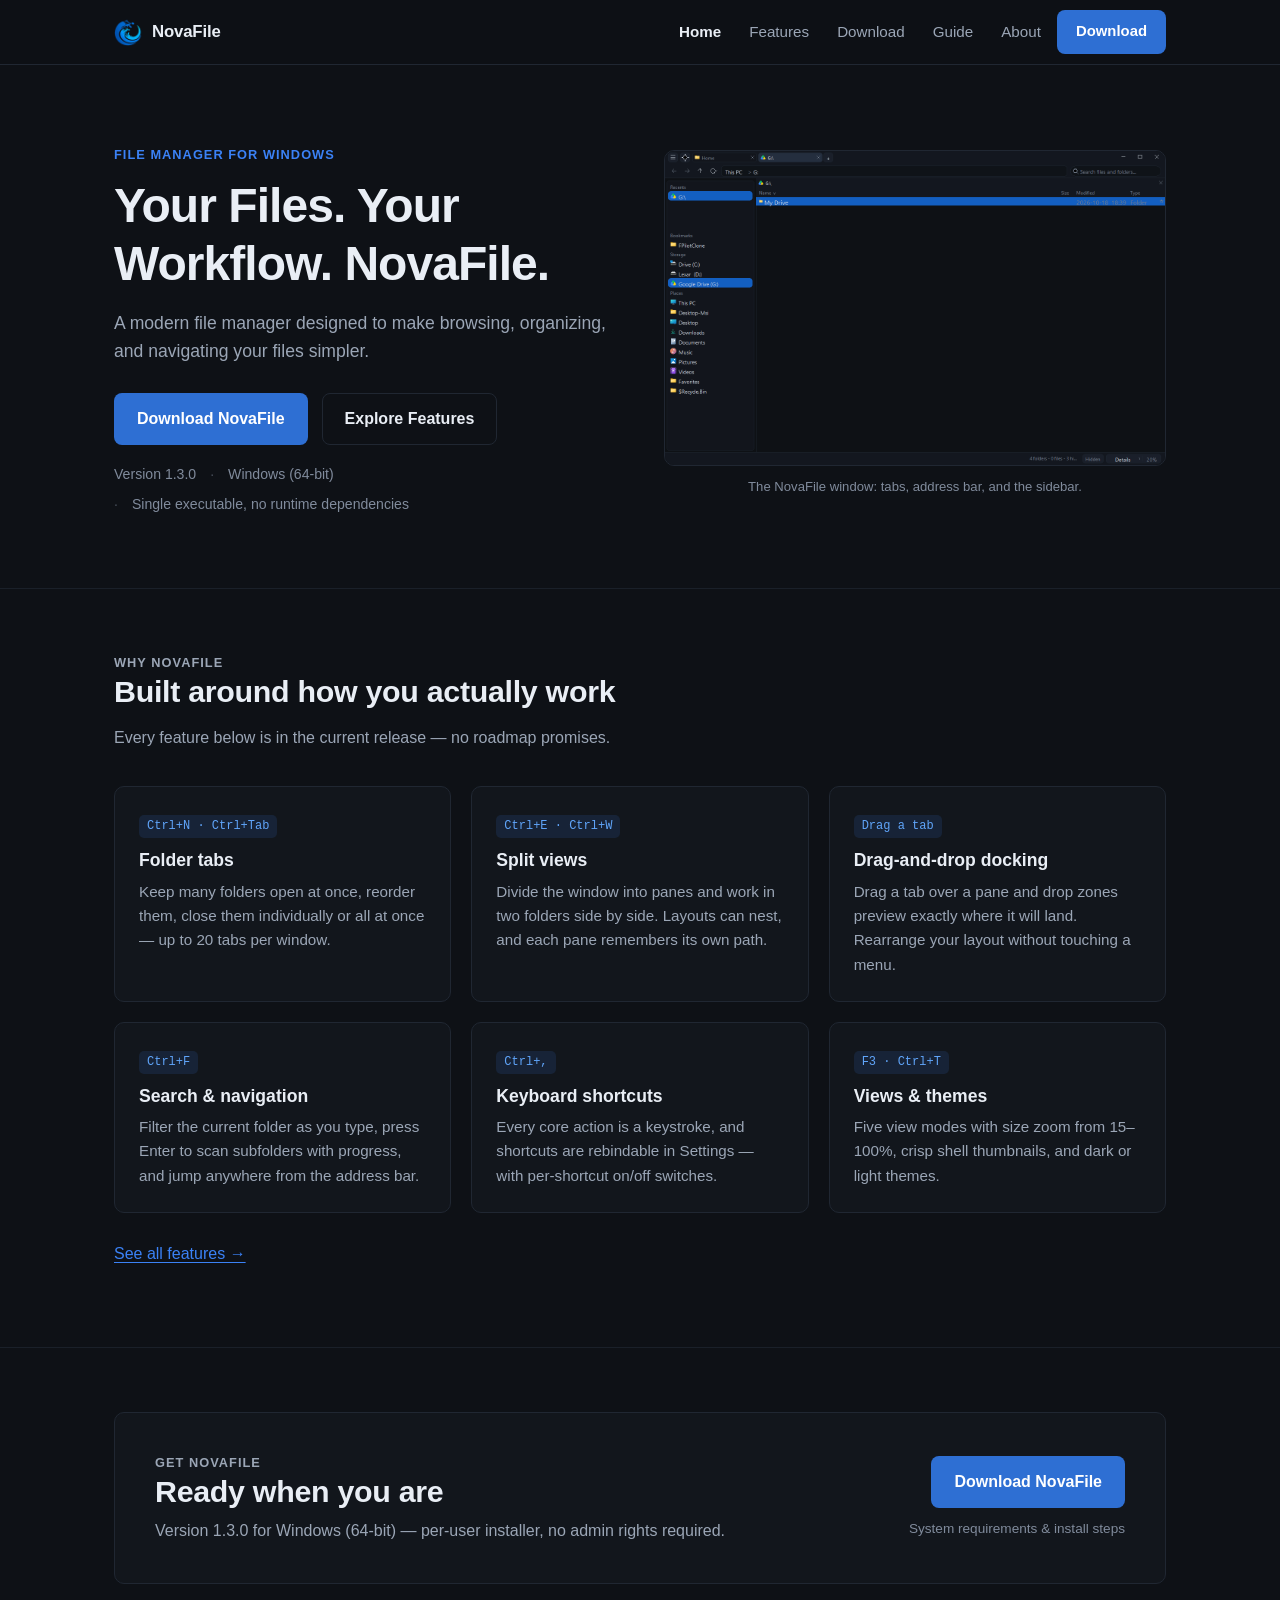
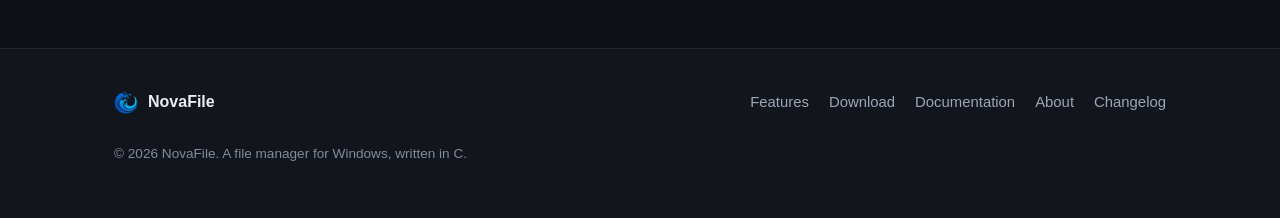
==== index.html @ 1fedcc05 "NovaFile 1.3.0: EXR thumbnails, selection box, tab names Download points at the v1.3.0 GitHub Releas" ====
<!DOCTYPE html>
<html lang="en">
<head>
  <meta charset="utf-8">
  <meta name="viewport" content="width=device-width, initial-scale=1">
  <title>NovaFile — Your Files. Your Workflow.</title>
  <meta name="description" content="NovaFile is a modern file manager for Windows with folder tabs, split views, drag-and-drop docking, fast search, and rebindable keyboard shortcuts.">
  <meta property="og:type" content="website">
  <meta property="og:title" content="NovaFile — Your Files. Your Workflow.">
  <meta property="og:description" content="A modern file manager designed to make browsing, organizing, and navigating your files simpler.">
  <!-- Replace with an absolute URL once the site has a domain -->
  <meta property="og:image" content="assets/img/icon-256.png">
  <meta name="theme-color" content="#0e1116">
  <link rel="icon" href="assets/img/favicon.ico" sizes="any">
  <link rel="icon" href="assets/img/icon-256.png" type="image/png">
  <link rel="stylesheet" href="assets/css/style.css">
</head>
<body>
  <a class="skip-link" href="#main">Skip to main content</a>

  <header class="site-header">
    <div class="container header-inner">
      <a class="brand" href="index.html">
        <img src="assets/img/logo-64.png" alt="" width="28" height="28">
        NovaFile
      </a>
      <button class="nav-toggle" type="button" data-nav-toggle
              aria-expanded="false" aria-controls="site-nav"
              aria-label="Toggle navigation menu">
        <span></span><span></span><span></span>
      </button>
      <nav aria-label="Main">
        <ul class="nav-links" id="site-nav">
          <li><a href="index.html" aria-current="page">Home</a></li>
          <li><a href="features.html">Features</a></li>
          <li><a href="download.html">Download</a></li>
          <li><a href="guide.html">Guide</a></li>
          <li><a href="about.html">About</a></li>
          <li class="nav-cta"><a class="btn btn-primary" href="download.html" data-download>Download</a></li>
        </ul>
      </nav>
    </div>
  </header>

  <main id="main">
    <!-- Hero -->
    <section class="hero">
      <div class="container hero-grid">
        <div>
          <p class="eyebrow">File manager for Windows</p>
          <h1>Your Files. Your Workflow. NovaFile.</h1>
          <p class="lead">
            A modern file manager designed to make browsing, organizing, and
            navigating your files simpler.
          </p>
          <div class="hero-actions">
            <a class="btn btn-primary" href="download.html" data-download>Download NovaFile</a>
            <a class="btn btn-secondary" href="features.html">Explore Features</a>
          </div>
          <ul class="hero-meta">
            <li>Version <span data-version>1.3.0</span></li>
            <li>Windows (64-bit)</li>
            <li>Single executable, no runtime dependencies</li>
          </ul>
        </div>

        <div>
          <!-- Screenshot: assets/js/main.js replaces the placeholder with a real
               image automatically once you add assets/img/app-screenshot.png -->
          <figure class="shot" data-shot-slot>
            <div class="shot-placeholder" data-shot-placeholder>
              <span class="ph-badge">Preview placeholder</span>
              <p>App screenshot pending — drop a capture at assets/img/app-screenshot.png and it appears here.</p>
            </div>
          </figure>
          <p class="shot-caption">The NovaFile window: tabs, address bar, and the sidebar.</p>
        </div>
      </div>
    </section>

    <!-- Feature overview -->
    <section aria-labelledby="features-heading">
      <div class="container">
        <div class="section-head">
          <p class="eyebrow">Why NovaFile</p>
          <h2 id="features-heading">Built around how you actually work</h2>
          <p>Every feature below is in the current release — no roadmap promises.</p>
        </div>

        <div class="grid">
          <article class="card">
            <span class="card-tag">Ctrl+N · Ctrl+Tab</span>
            <h3>Folder tabs</h3>
            <p>Keep many folders open at once, reorder them, close them individually or all at once — up to 20 tabs per window.</p>
          </article>

          <article class="card">
            <span class="card-tag">Ctrl+E · Ctrl+W</span>
            <h3>Split views</h3>
            <p>Divide the window into panes and work in two folders side by side. Layouts can nest, and each pane remembers its own path.</p>
          </article>

          <article class="card">
            <span class="card-tag">Drag a tab</span>
            <h3>Drag-and-drop docking</h3>
            <p>Drag a tab over a pane and drop zones preview exactly where it will land. Rearrange your layout without touching a menu.</p>
          </article>

          <article class="card">
            <span class="card-tag">Ctrl+F</span>
            <h3>Search &amp; navigation</h3>
            <p>Filter the current folder as you type, press Enter to scan subfolders with progress, and jump anywhere from the address bar.</p>
          </article>

          <article class="card">
            <span class="card-tag">Ctrl+,</span>
            <h3>Keyboard shortcuts</h3>
            <p>Every core action is a keystroke, and shortcuts are rebindable in Settings — with per-shortcut on/off switches.</p>
          </article>

          <article class="card">
            <span class="card-tag">F3 · Ctrl+T</span>
            <h3>Views &amp; themes</h3>
            <p>Five view modes with size zoom from 15–100%, crisp shell thumbnails, and dark or light themes.</p>
          </article>
        </div>

        <p style="margin-top:28px">
          <a href="features.html">See all features &rarr;</a>
        </p>
      </div>
    </section>

    <!-- Download callout -->
    <section aria-labelledby="download-heading">
      <div class="container">
        <div class="callout">
          <div>
            <p class="eyebrow">Get NovaFile</p>
            <h2 id="download-heading">Ready when you are</h2>
            <p>
              Version <span data-version>1.3.0</span> for Windows (64-bit) —
              per-user installer, no admin rights required.
            </p>
          </div>
          <div class="callout-actions">
            <a class="btn btn-primary" href="download.html" data-download>Download NovaFile</a>
            <a class="callout-meta" href="download.html">System requirements &amp; install steps</a>
          </div>
        </div>
      </div>
    </section>
  </main>

  <footer class="site-footer">
    <div class="container footer-inner">
      <div class="footer-brand">
        <img src="assets/img/logo-64.png" alt="" width="24" height="24">
        NovaFile
      </div>
      <ul class="footer-links">
        <li><a href="features.html">Features</a></li>
        <li><a href="download.html">Download</a></li>
        <li><a href="guide.html">Documentation</a></li>
        <li><a href="about.html">About</a></li>
        <li><a href="changelog.html">Changelog</a></li>
      </ul>
      <p class="footer-copy">&copy; <span data-year>2026</span> NovaFile. A file manager for Windows, written in C.</p>
    </div>
  </footer>

  <script src="assets/js/config.js"></script>
  <script src="assets/js/main.js"></script>
</body>
</html>
---- assets/css/style.css ----
/* ============================================================
   NovaFile website — single stylesheet
   Palette mirrors the NovaFile desktop theme:
   bg #0E1116 · surface #12161C · border #202732 · accent #3B82F6
   ============================================================ */

:root {
  --bg: #0e1116;
  --surface: #12161c;
  --surface-2: #14181f;
  --border: #202732;
  --border-soft: #1a2029;
  --text: #e9eef5;
  --text-2: #9ba6b6;        /* 7.7:1 on --bg */
  --dim: #808b9c;           /* muted labels: 5.2:1+ on all surfaces */
  --accent: #3b82f6;        /* links & focus, 5.1:1 on --bg */
  --accent-btn: #2e6fd3;    /* button fill, white text 4.8:1 */
  --accent-btn-hover: #2559b8;
  --accent-soft: rgba(59, 130, 246, 0.12);
  --radius: 10px;
  --radius-sm: 8px;
  --container: 1100px;
  --font: -apple-system, "Segoe UI", Roboto, Helvetica, Arial, sans-serif;
  --mono: ui-monospace, "Cascadia Mono", Consolas, "Liberation Mono", monospace;
}

/* ---------- Base ---------- */
*, *::before, *::after { box-sizing: border-box; }

html { scroll-behavior: smooth; }

body {
  margin: 0;
  background: var(--bg);
  color: var(--text);
  font-family: var(--font);
  font-size: 16px;
  line-height: 1.6;
  -webkit-font-smoothing: antialiased;
}

img { max-width: 100%; display: block; }

[hidden] { display: none !important; }

.visually-hidden {
  position: absolute;
  width: 1px;
  height: 1px;
  margin: -1px;
  padding: 0;
  overflow: hidden;
  clip: rect(0 0 0 0);
  white-space: nowrap;
  border: 0;
}

a { color: var(--accent); text-decoration: none; }
a:hover { text-decoration: underline; }
/* Inline links inside running text must be distinguishable beyond color */
main p a, main li a { text-decoration: underline; text-underline-offset: 3px; }

h1, h2, h3 { line-height: 1.2; margin: 0 0 0.5em; font-weight: 650; }
h1 { font-size: clamp(2rem, 5vw, 3rem); letter-spacing: -0.02em; }
h2 { font-size: clamp(1.4rem, 3vw, 1.9rem); letter-spacing: -0.01em; }
h3 { font-size: 1.1rem; }
p { margin: 0 0 1em; }

.container {
  max-width: var(--container);
  margin: 0 auto;
  padding: 0 24px;
}

section { padding: 64px 0; }
section + section { border-top: 1px solid var(--border-soft); }

.lead { color: var(--text-2); font-size: 1.1rem; max-width: 62ch; }
.muted { color: var(--text-2); }
.eyebrow {
  color: var(--accent);
  font-size: 0.8rem;
  font-weight: 650;
  text-transform: uppercase;
  letter-spacing: 0.08em;
  margin-bottom: 12px;
}

/* ---------- Accessibility ---------- */
.skip-link {
  position: absolute;
  left: 16px;
  top: -48px;
  z-index: 100;
  background: var(--accent-btn);
  color: #fff;
  padding: 10px 16px;
  border-radius: var(--radius-sm);
  transition: top 0.15s ease;
}
.skip-link:focus { top: 12px; }

:focus-visible {
  outline: 2px solid var(--accent);
  outline-offset: 2px;
  border-radius: 4px;
}

/* ---------- Buttons ---------- */
.btn {
  display: inline-block;
  padding: 12px 22px;
  border-radius: var(--radius-sm);
  font-size: 1rem;
  font-weight: 600;
  border: 1px solid transparent;
  cursor: pointer;
  transition: background-color 0.15s ease, border-color 0.15s ease;
  text-decoration: none;
}
.btn:hover { text-decoration: none; }

.btn-primary {
  background: var(--accent-btn);
  color: #fff;
}
.btn-primary:hover { background: var(--accent-btn-hover); }

.btn-secondary {
  background: transparent;
  color: var(--text);
  border-color: var(--border);
}
.btn-secondary:hover { border-color: var(--dim); background: var(--surface-2); }

.btn-quiet {
  background: transparent;
  color: #60a5fa;
  border-color: var(--accent);
}
.btn-quiet:hover { background: var(--accent-soft); }

/* ---------- Header / navigation ---------- */
.site-header {
  position: sticky;
  top: 0;
  z-index: 50;
  background: rgba(14, 17, 22, 0.92);
  border-bottom: 1px solid var(--border);
  backdrop-filter: blur(6px);
}

.header-inner {
  display: flex;
  align-items: center;
  justify-content: space-between;
  gap: 16px;
  min-height: 64px;
}

.brand {
  display: flex;
  align-items: center;
  gap: 10px;
  color: var(--text);
  font-weight: 700;
  font-size: 1.05rem;
  letter-spacing: -0.01em;
}
.brand:hover { text-decoration: none; }
.brand img { width: 28px; height: 28px; }

.nav-links {
  display: flex;
  align-items: center;
  gap: 4px;
  list-style: none;
  margin: 0;
  padding: 0;
}
.nav-links a {
  display: block;
  padding: 8px 12px;
  color: var(--text-2);
  border-radius: var(--radius-sm);
  font-size: 0.95rem;
}
.nav-links a:hover { color: var(--text); background: var(--surface-2); text-decoration: none; }
.nav-links a[aria-current="page"] { color: var(--text); font-weight: 600; }

/* CTA lives inside the nav list so it collapses into the mobile menu */
.nav-links a.btn { padding: 9px 18px; font-size: 0.93rem; font-weight: 600; }
.nav-links a.btn-primary { background: var(--accent-btn); color: #fff; }
.nav-links a.btn-primary:hover { background: var(--accent-btn-hover); color: #fff; }

.nav-toggle {
  display: none;
  background: var(--surface-2);
  border: 1px solid var(--border);
  border-radius: var(--radius-sm);
  width: 42px;
  height: 38px;
  cursor: pointer;
  padding: 8px 10px;
}
.nav-toggle span {
  display: block;
  height: 2px;
  background: var(--text);
  margin: 4px 0;
  border-radius: 2px;
}

/* ---------- Hero ---------- */
.hero { padding: 80px 0 72px; }
.hero-grid {
  display: grid;
  grid-template-columns: minmax(0, 1fr) minmax(0, 1fr);
  gap: 48px;
  align-items: center;
}
.hero h1 { margin-bottom: 16px; }
.hero .lead { margin-bottom: 28px; }
.hero-actions { display: flex; flex-wrap: wrap; gap: 14px; margin-bottom: 18px; }
.hero-meta {
  color: var(--dim);
  font-size: 0.88rem;
  display: flex;
  flex-wrap: wrap;
  gap: 8px 14px;
  margin: 0;
  padding: 0;
  list-style: none;
}
.hero-meta li + li::before {
  content: "·";
  margin-right: 14px;
  color: var(--dim);
  opacity: 0.5;
}

/* Screenshot: real image when present, marked placeholder otherwise. */
.shot {
  margin: 0;
  border: 1px solid var(--border);
  border-radius: var(--radius);
  background: var(--surface);
  overflow: hidden;
}
.shot img { width: 100%; height: auto; }

.shot-placeholder {
  aspect-ratio: 16 / 10;
  display: flex;
  flex-direction: column;
  align-items: center;
  justify-content: center;
  gap: 10px;
  padding: 32px;
  text-align: center;
  background:
    repeating-linear-gradient(0deg, transparent 0 39px, var(--border-soft) 39px 40px),
    repeating-linear-gradient(90deg, transparent 0 39px, var(--border-soft) 39px 40px),
    var(--surface-2);
}
.shot-placeholder .ph-badge {
  display: inline-block;
  border: 1px dashed var(--dim);
  color: var(--text-2);
  font-size: 0.78rem;
  font-weight: 650;
  text-transform: uppercase;
  letter-spacing: 0.08em;
  padding: 5px 12px;
  border-radius: 999px;
  background: var(--bg);
}
.shot-placeholder p { margin: 0; color: var(--dim); font-size: 0.9rem; max-width: 34ch; }

.shot-caption {
  color: var(--dim);
  font-size: 0.82rem;
  text-align: center;
  margin-top: 10px;
}

/* ---------- Cards / grids ---------- */
.grid {
  display: grid;
  grid-template-columns: repeat(auto-fill, minmax(300px, 1fr));
  gap: 20px;
}

.card {
  background: var(--surface);
  border: 1px solid var(--border);
  border-radius: var(--radius);
  padding: 24px;
  transition: border-color 0.15s ease;
}
.card:hover { border-color: #2c3644; }
.card h2, .card h3 { font-size: 1.1rem; margin-bottom: 8px; }
.card p { color: var(--text-2); font-size: 0.95rem; margin: 0; }
.card .card-tag {
  display: inline-block;
  font-family: var(--mono);
  font-size: 0.75rem;
  color: #60a5fa;            /* lighter tint: passes 4.5:1 on the blended chip bg */
  background: var(--accent-soft);
  border-radius: 5px;
  padding: 2px 8px;
  margin-bottom: 12px;
}

.section-head { margin-bottom: 36px; }
.section-head p { color: var(--text-2); max-width: 60ch; margin-bottom: 0; }

/* ---------- Download callout ---------- */
.callout {
  background: var(--surface);
  border: 1px solid var(--border);
  border-radius: var(--radius);
  padding: 40px;
  display: flex;
  flex-wrap: wrap;
  align-items: center;
  justify-content: space-between;
  gap: 24px;
}
.callout h2 { margin-bottom: 8px; }
.callout p { color: var(--text-2); margin: 0; }
.callout-actions { display: flex; flex-direction: column; gap: 10px; align-items: flex-end; }
.callout-meta { font-size: 0.85rem; color: var(--dim); }

/* ---------- Placeholder notice ---------- */
.notice {
  border: 1px dashed var(--dim);
  background: var(--surface-2);
  border-radius: var(--radius);
  padding: 24px;
  color: var(--text-2);
  font-size: 0.95rem;
}
.notice strong { color: var(--text); display: block; margin-bottom: 6px; }

/* ---------- Tables (shortcuts / specs) ---------- */
.table-wrap {
  border: 1px solid var(--border);
  border-radius: var(--radius);
  overflow-x: auto;
  background: var(--surface);
}
table {
  width: 100%;
  border-collapse: collapse;
  font-size: 0.95rem;
}
th, td {
  text-align: left;
  padding: 12px 16px;
  border-bottom: 1px solid var(--border-soft);
}
th {
  color: var(--dim);
  font-size: 0.78rem;
  text-transform: uppercase;
  letter-spacing: 0.06em;
  font-weight: 650;
  background: var(--surface-2);
}
tr:last-child td { border-bottom: none; }
td:first-child { white-space: nowrap; }

kbd {
  font-family: var(--mono);
  font-size: 0.85em;
  background: var(--surface-2);
  border: 1px solid var(--border);
  border-bottom-width: 2px;
  border-radius: 5px;
  padding: 2px 7px;
  color: var(--text);
  white-space: nowrap;
}

/* ---------- Prose (guide / about / changelog) ---------- */
.prose { max-width: 72ch; }
.prose h2 { margin-top: 8px; }
.prose h3 { margin-top: 28px; }
.prose ul, .prose ol { color: var(--text-2); padding-left: 1.3em; }
.prose li { margin-bottom: 6px; }
.prose li strong { color: var(--text); }
.code-block {
  background: var(--surface-2);
  border: 1px solid var(--border);
  border-radius: var(--radius-sm);
  padding: 14px 16px;
  font-family: var(--mono);
  font-size: 0.88rem;
  color: var(--text-2);
  overflow-x: auto;
}

/* Steps */
.steps { counter-reset: step; list-style: none; padding: 0; margin: 0; display: grid; gap: 16px; }
.steps li {
  counter-increment: step;
  background: var(--surface);
  border: 1px solid var(--border);
  border-radius: var(--radius);
  padding: 18px 20px 18px 58px;
  position: relative;
  color: var(--text-2);
}
.steps li::before {
  content: counter(step);
  position: absolute;
  left: 18px;
  top: 18px;
  width: 26px;
  height: 26px;
  border-radius: 50%;
  background: var(--accent-soft);
  color: #60a5fa;
  font-weight: 700;
  font-size: 0.85rem;
  display: flex;
  align-items: center;
  justify-content: center;
}
.steps li strong { color: var(--text); display: block; margin-bottom: 2px; }

/* Version badge block (download page) */
.release-card {
  background: var(--surface);
  border: 1px solid var(--border);
  border-radius: var(--radius);
  padding: 32px;
  display: flex;
  flex-wrap: wrap;
  align-items: center;
  justify-content: space-between;
  gap: 24px;
}
.release-card .release-version {
  font-size: 2rem;
  font-weight: 700;
  letter-spacing: -0.02em;
}
.release-card .release-meta { color: var(--text-2); font-size: 0.95rem; margin-top: 4px; }
.release-actions { display: flex; flex-direction: column; gap: 10px; align-items: flex-end; }

/* ---------- Footer ---------- */
.site-footer {
  border-top: 1px solid var(--border);
  background: var(--surface);
  padding: 40px 0;
  margin-top: 0;
}
.footer-inner {
  display: flex;
  flex-wrap: wrap;
  align-items: center;
  justify-content: space-between;
  gap: 20px;
}
.footer-brand { display: flex; align-items: center; gap: 10px; color: var(--text); font-weight: 650; }
.footer-brand img { width: 24px; height: 24px; }
.footer-links {
  display: flex;
  flex-wrap: wrap;
  gap: 6px 20px;
  list-style: none;
  margin: 0;
  padding: 0;
}
.footer-links a { color: var(--text-2); font-size: 0.93rem; }
.footer-links a:hover { color: var(--text); }
.footer-copy { color: var(--dim); font-size: 0.85rem; width: 100%; margin-top: 8px; }

/* ---------- Responsive ---------- */
@media (max-width: 860px) {
  .nav-toggle { display: block; }

  .nav-links {
    position: absolute;
    left: 0;
    right: 0;
    top: 64px;
    flex-direction: column;
    align-items: stretch;
    background: var(--bg);
    border-bottom: 1px solid var(--border);
    padding: 12px 16px 16px;
    gap: 4px;
    display: none;
  }
  .nav-links.is-open { display: flex; }
  .nav-links a { padding: 12px; }
  .nav-links .nav-cta { margin-top: 8px; }
  .nav-links a.btn { padding: 11px 18px; }

  .hero { padding: 48px 0; }
  .hero-grid { grid-template-columns: 1fr; gap: 32px; }

  section { padding: 48px 0; }

  .callout, .release-card { padding: 28px; }
  .callout-actions, .release-actions { align-items: stretch; width: 100%; }
  .callout-actions .btn, .release-actions .btn { text-align: center; }
}

@media (max-width: 480px) {
  .container { padding: 0 16px; }
  .hero-actions .btn { width: 100%; text-align: center; }
}

@media (prefers-reduced-motion: reduce) {
  html { scroll-behavior: auto; }
  *, *::before, *::after { transition: none !important; }
}
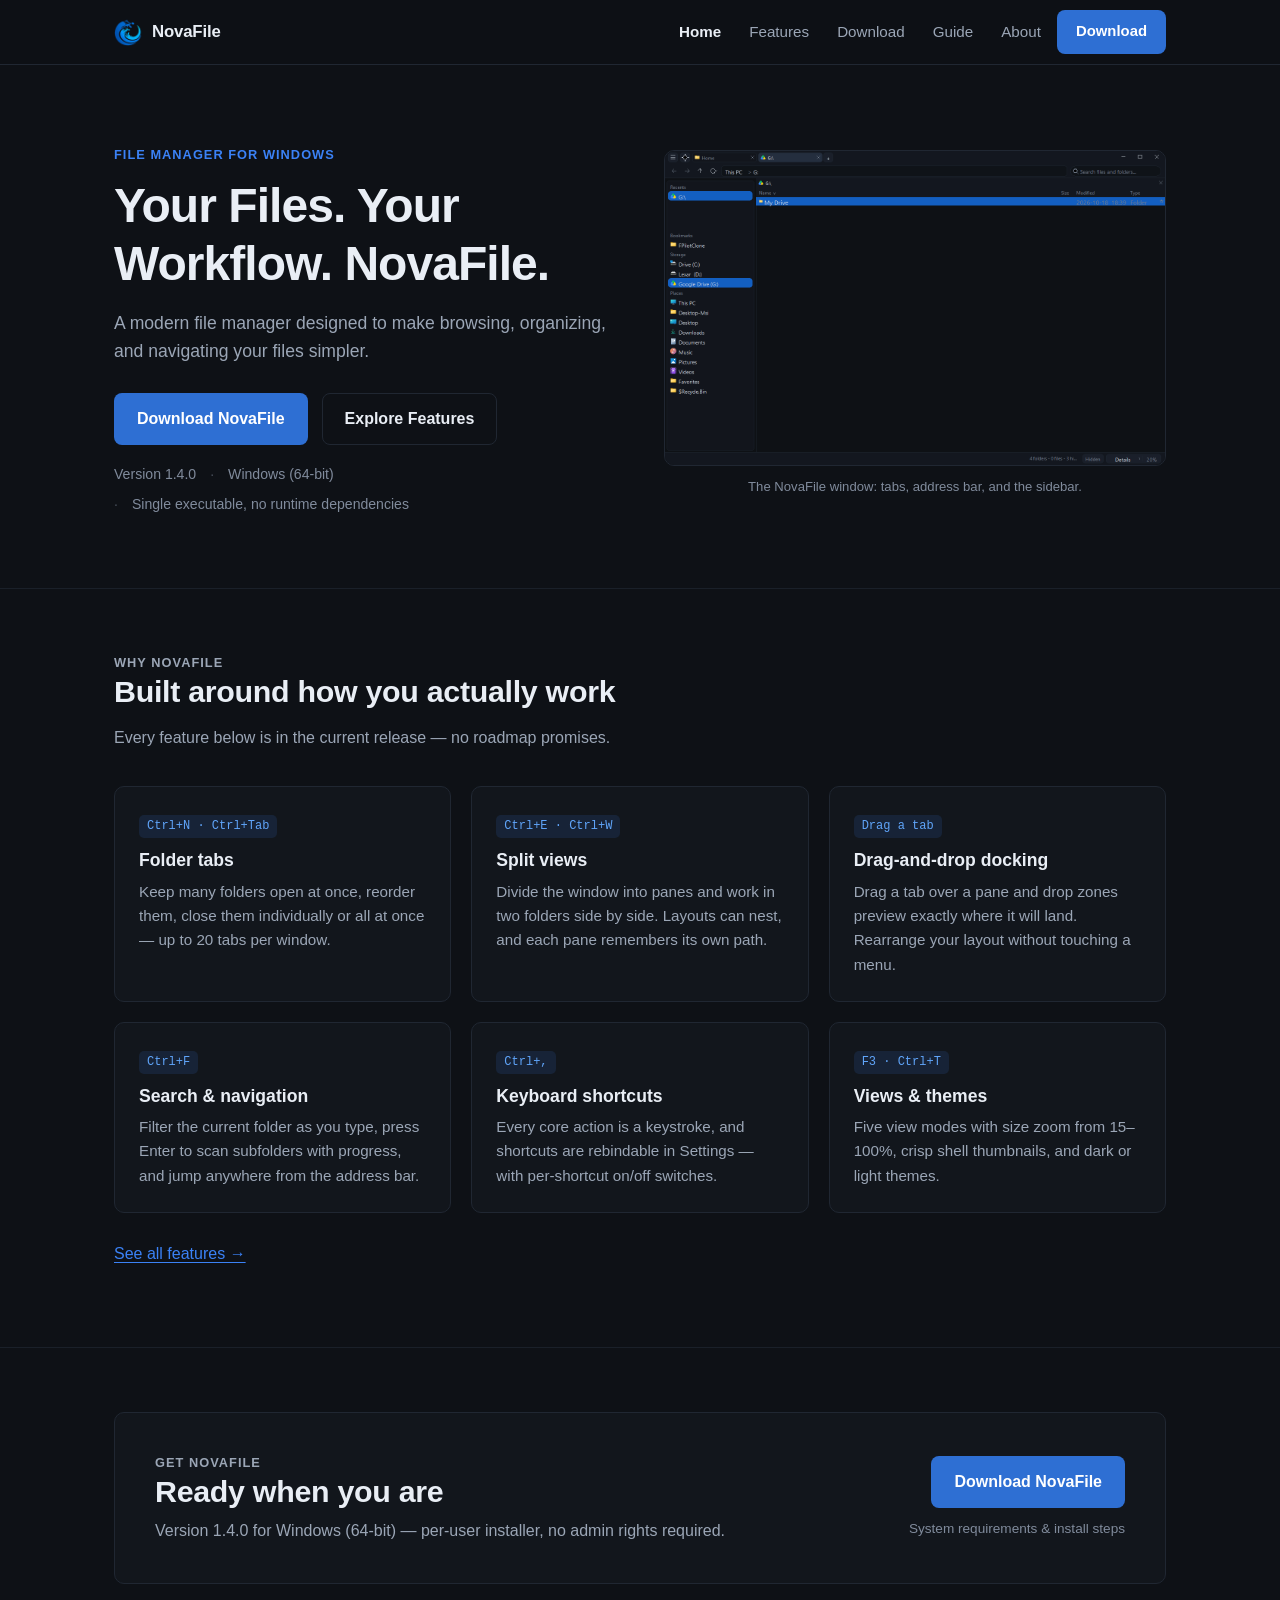
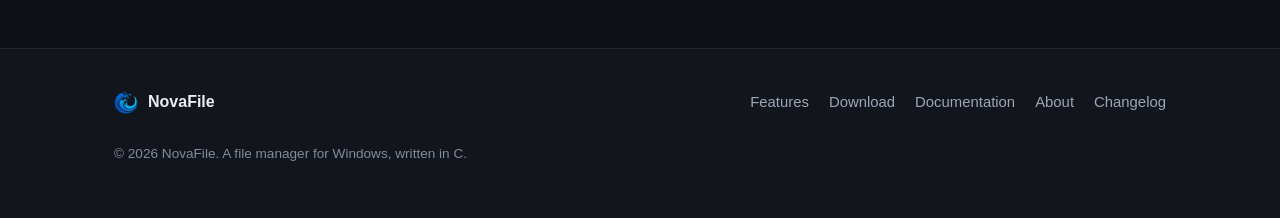
==== commit d4737482: "NovaFile 1.4.0: ProRes/video thumbnails, faster EXR, Ctrl+Shift+N Download points at the v1.4.0 GitH" ====
--- a/index.html
+++ b/index.html
@@ -58,7 +58,7 @@
             <a class="btn btn-secondary" href="features.html">Explore Features</a>
           </div>
           <ul class="hero-meta">
-            <li>Version <span data-version>1.3.0</span></li>
+            <li>Version <span data-version>1.4.0</span></li>
             <li>Windows (64-bit)</li>
             <li>Single executable, no runtime dependencies</li>
           </ul>
@@ -139,7 +139,7 @@
             <p class="eyebrow">Get NovaFile</p>
             <h2 id="download-heading">Ready when you are</h2>
             <p>
-              Version <span data-version>1.3.0</span> for Windows (64-bit) —
+              Version <span data-version>1.4.0</span> for Windows (64-bit) —
               per-user installer, no admin rights required.
             </p>
           </div>
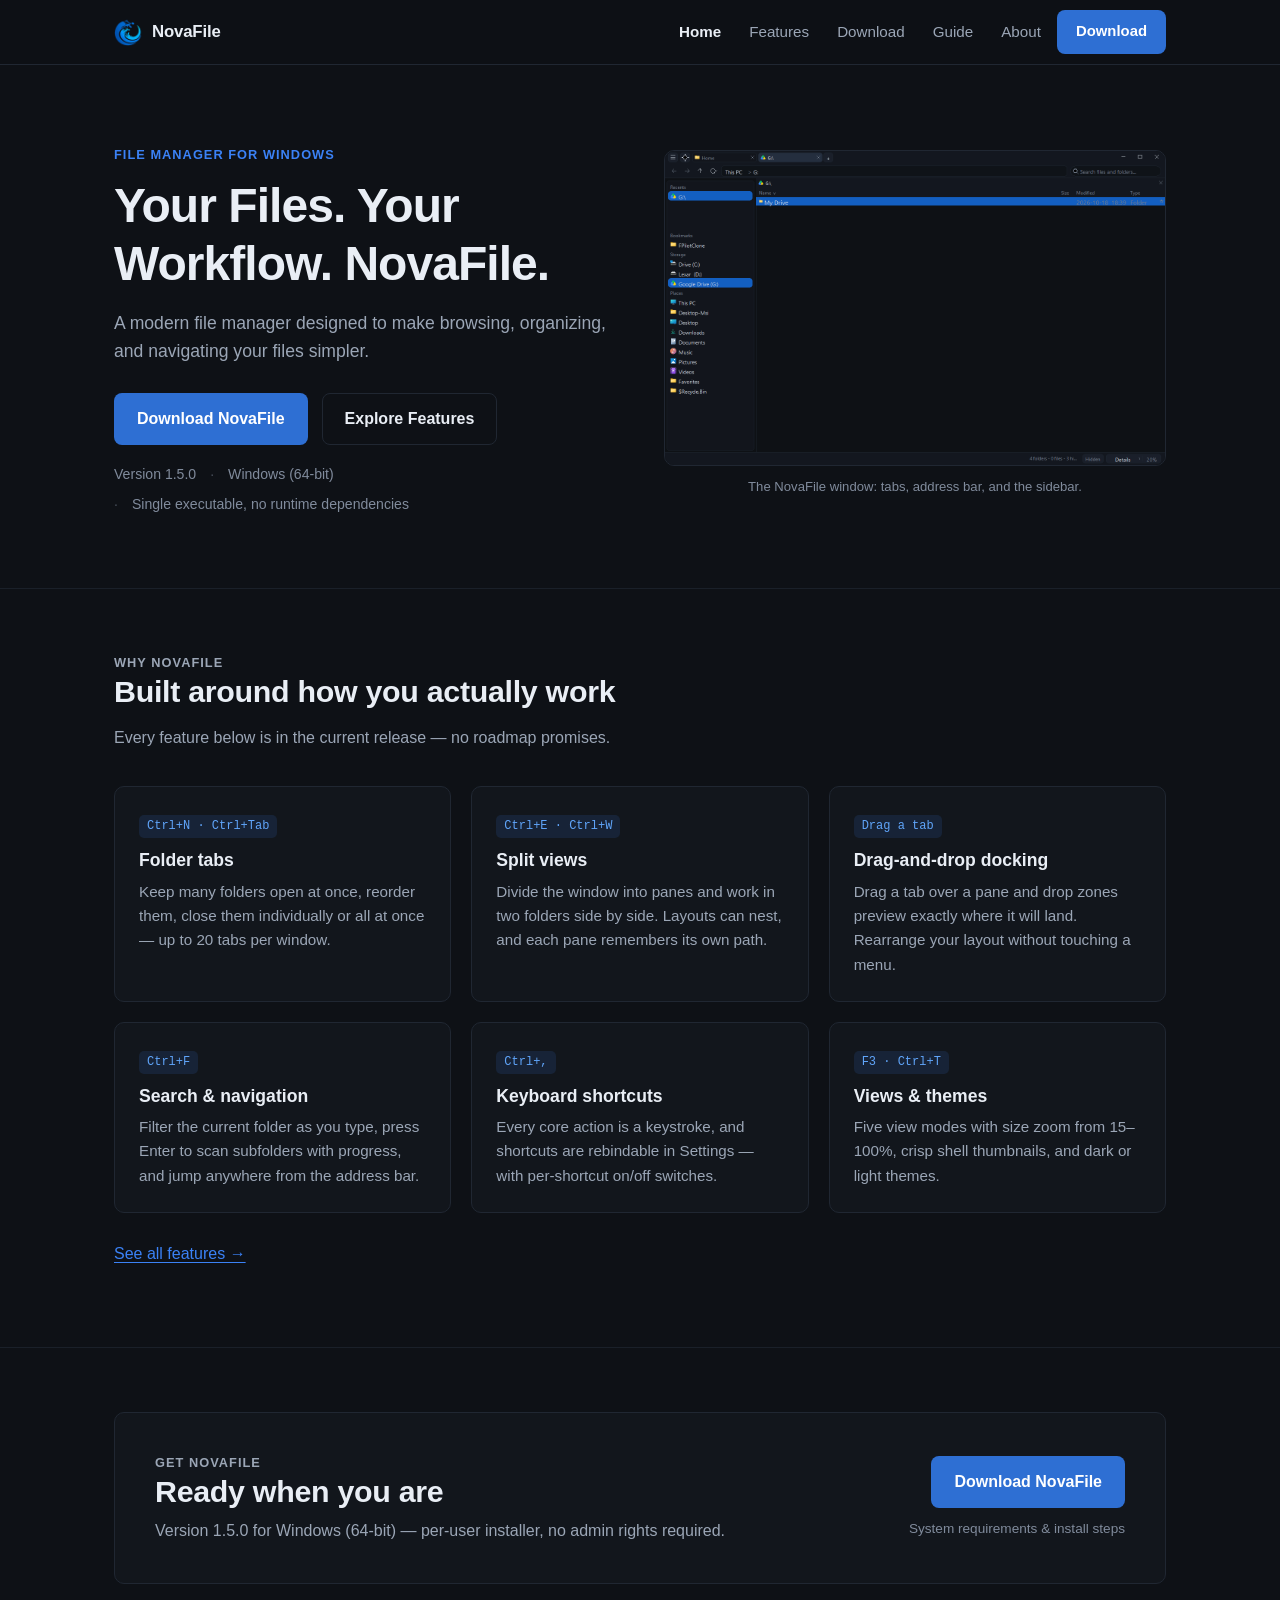
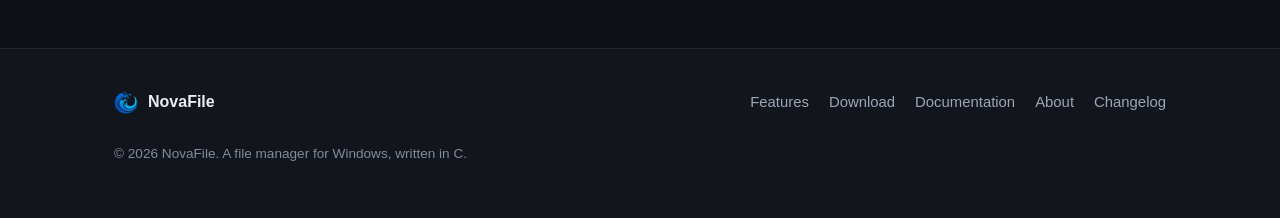
==== commit 11240a46: "NovaFile 1.5.0: Alt + mouse Up one folder, red pane close, fixes Download points at the v1.5.0 GitHu" ====
--- a/index.html
+++ b/index.html
@@ -58,7 +58,7 @@
             <a class="btn btn-secondary" href="features.html">Explore Features</a>
           </div>
           <ul class="hero-meta">
-            <li>Version <span data-version>1.4.0</span></li>
+            <li>Version <span data-version>1.5.0</span></li>
             <li>Windows (64-bit)</li>
             <li>Single executable, no runtime dependencies</li>
           </ul>
@@ -139,7 +139,7 @@
             <p class="eyebrow">Get NovaFile</p>
             <h2 id="download-heading">Ready when you are</h2>
             <p>
-              Version <span data-version>1.4.0</span> for Windows (64-bit) —
+              Version <span data-version>1.5.0</span> for Windows (64-bit) —
               per-user installer, no admin rights required.
             </p>
           </div>
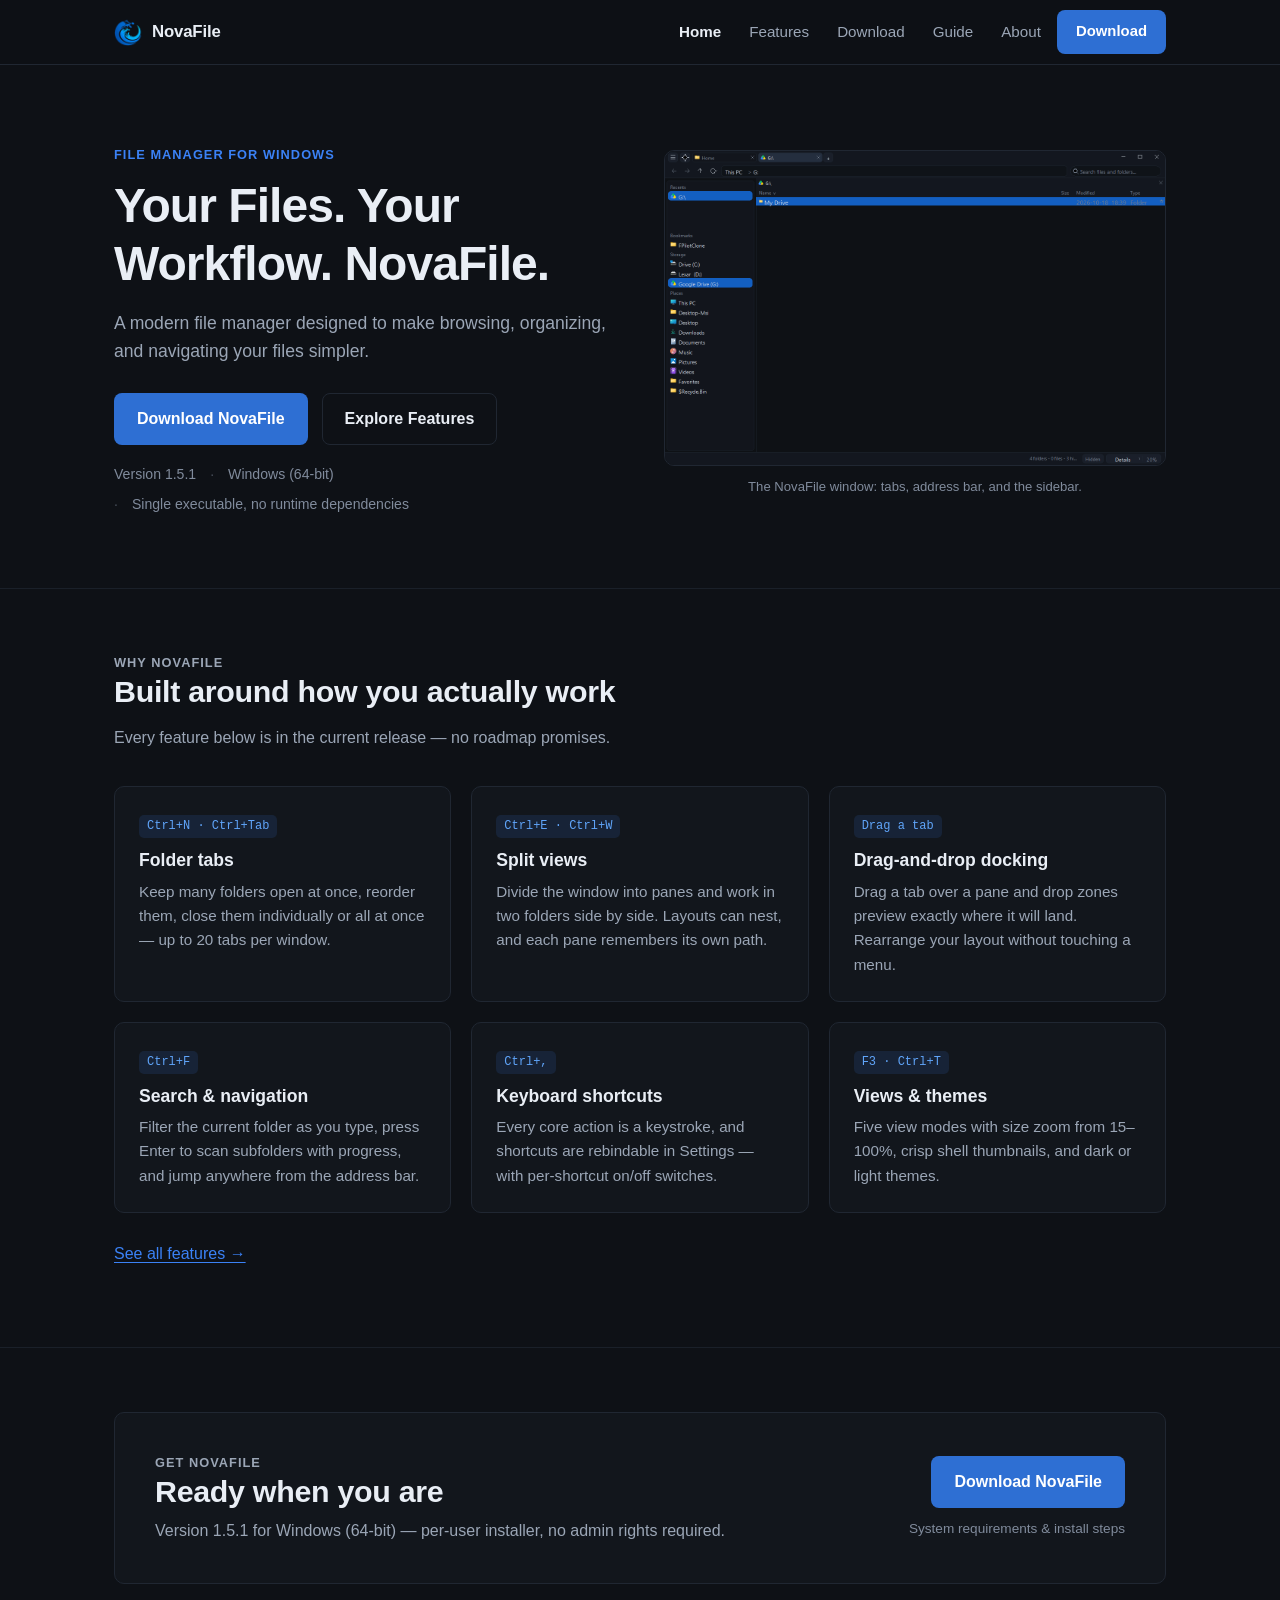
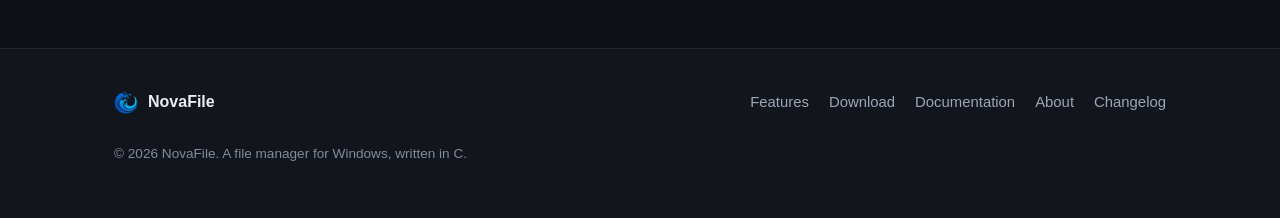
==== commit f9a8e43b: "NovaFile 1.5.1 Co-Authored-By: Claude Opus 5.5 <noreply@anthropic.com>" ====
--- a/index.html
+++ b/index.html
@@ -58,7 +58,7 @@
             <a class="btn btn-secondary" href="features.html">Explore Features</a>
           </div>
           <ul class="hero-meta">
-            <li>Version <span data-version>1.5.0</span></li>
+            <li>Version <span data-version>1.5.1</span></li>
             <li>Windows (64-bit)</li>
             <li>Single executable, no runtime dependencies</li>
           </ul>
@@ -139,7 +139,7 @@
             <p class="eyebrow">Get NovaFile</p>
             <h2 id="download-heading">Ready when you are</h2>
             <p>
-              Version <span data-version>1.5.0</span> for Windows (64-bit) —
+              Version <span data-version>1.5.1</span> for Windows (64-bit) —
               per-user installer, no admin rights required.
             </p>
           </div>
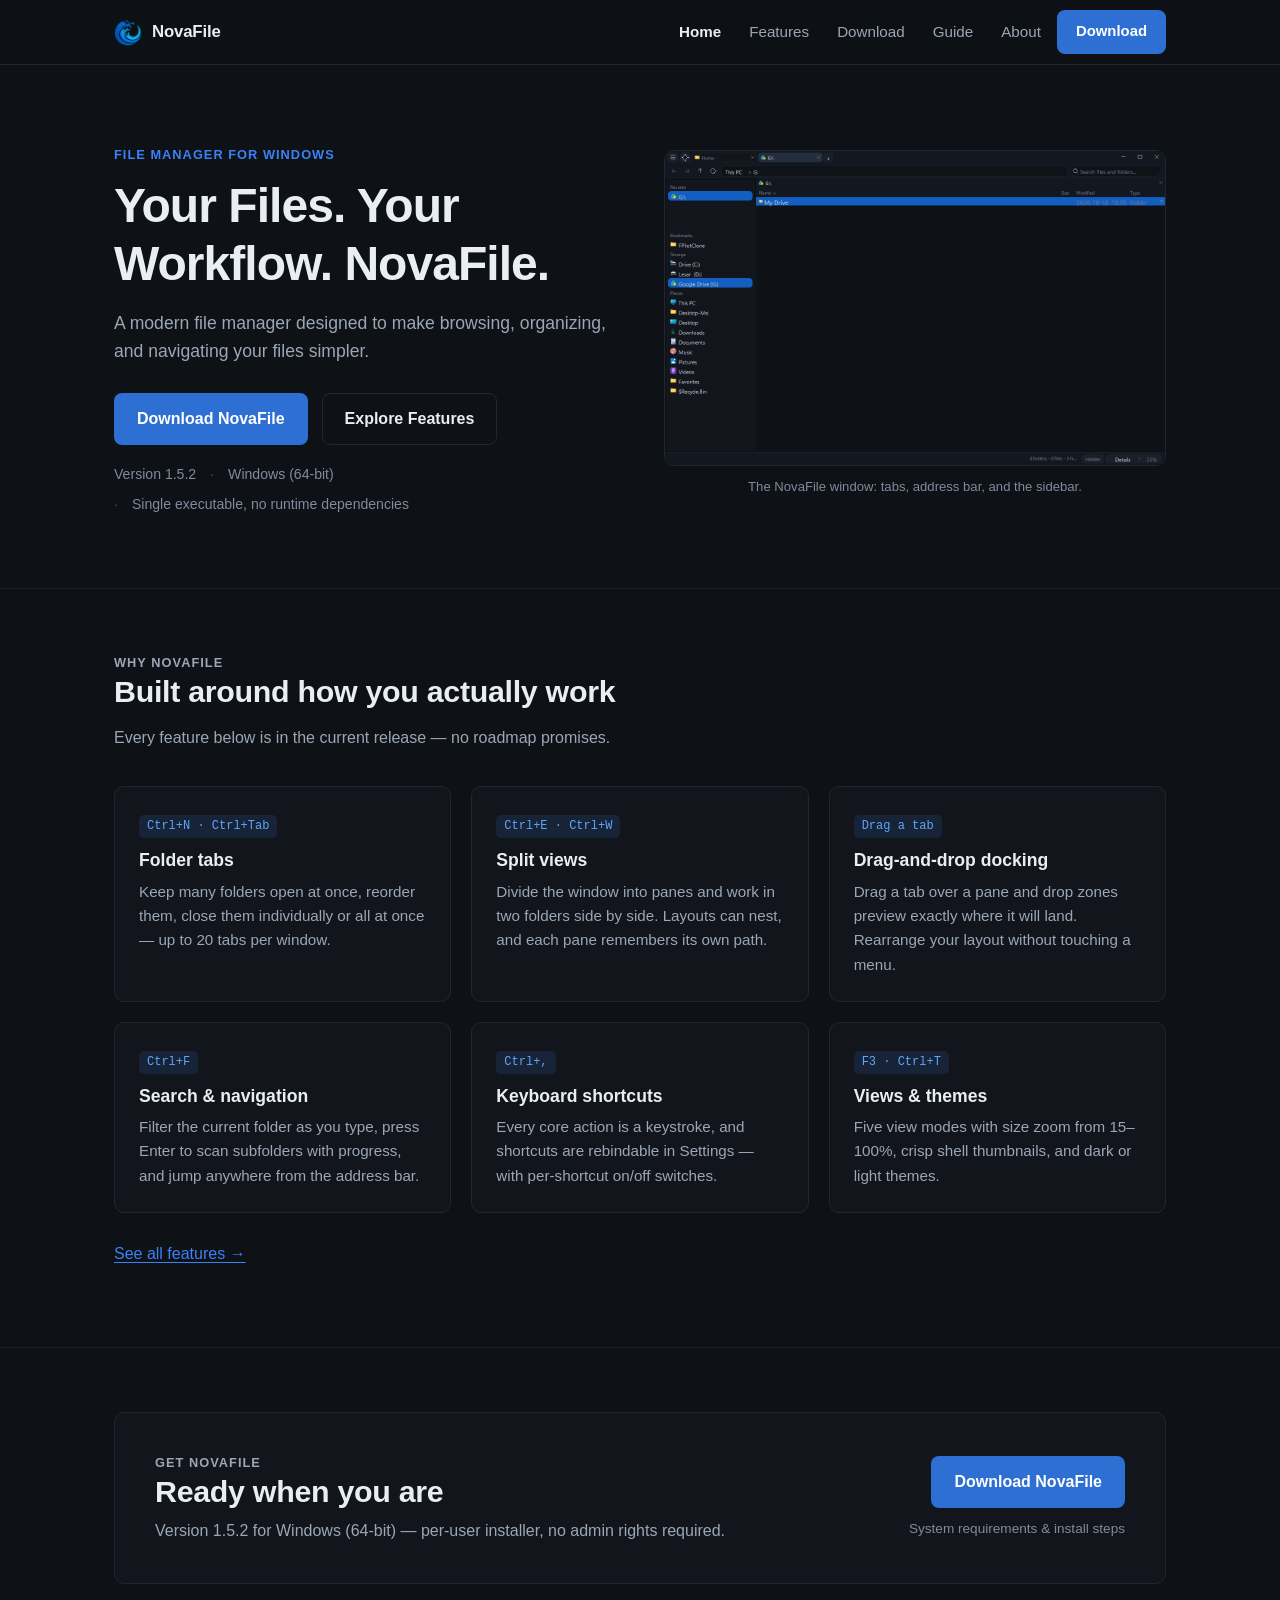
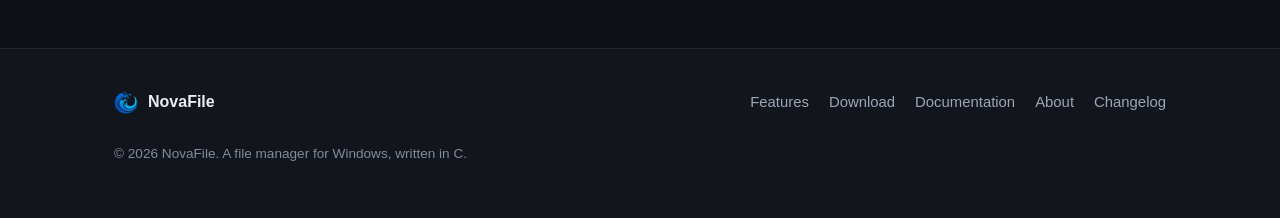
==== commit 6467689b: "NovaFile 1.5.2 Co-Authored-By: Claude Opus 5.5 <noreply@anthropic.com>" ====
--- a/index.html
+++ b/index.html
@@ -58,7 +58,7 @@
             <a class="btn btn-secondary" href="features.html">Explore Features</a>
           </div>
           <ul class="hero-meta">
-            <li>Version <span data-version>1.5.1</span></li>
+            <li>Version <span data-version>1.5.2</span></li>
             <li>Windows (64-bit)</li>
             <li>Single executable, no runtime dependencies</li>
           </ul>
@@ -139,7 +139,7 @@
             <p class="eyebrow">Get NovaFile</p>
             <h2 id="download-heading">Ready when you are</h2>
             <p>
-              Version <span data-version>1.5.1</span> for Windows (64-bit) —
+              Version <span data-version>1.5.2</span> for Windows (64-bit) —
               per-user installer, no admin rights required.
             </p>
           </div>
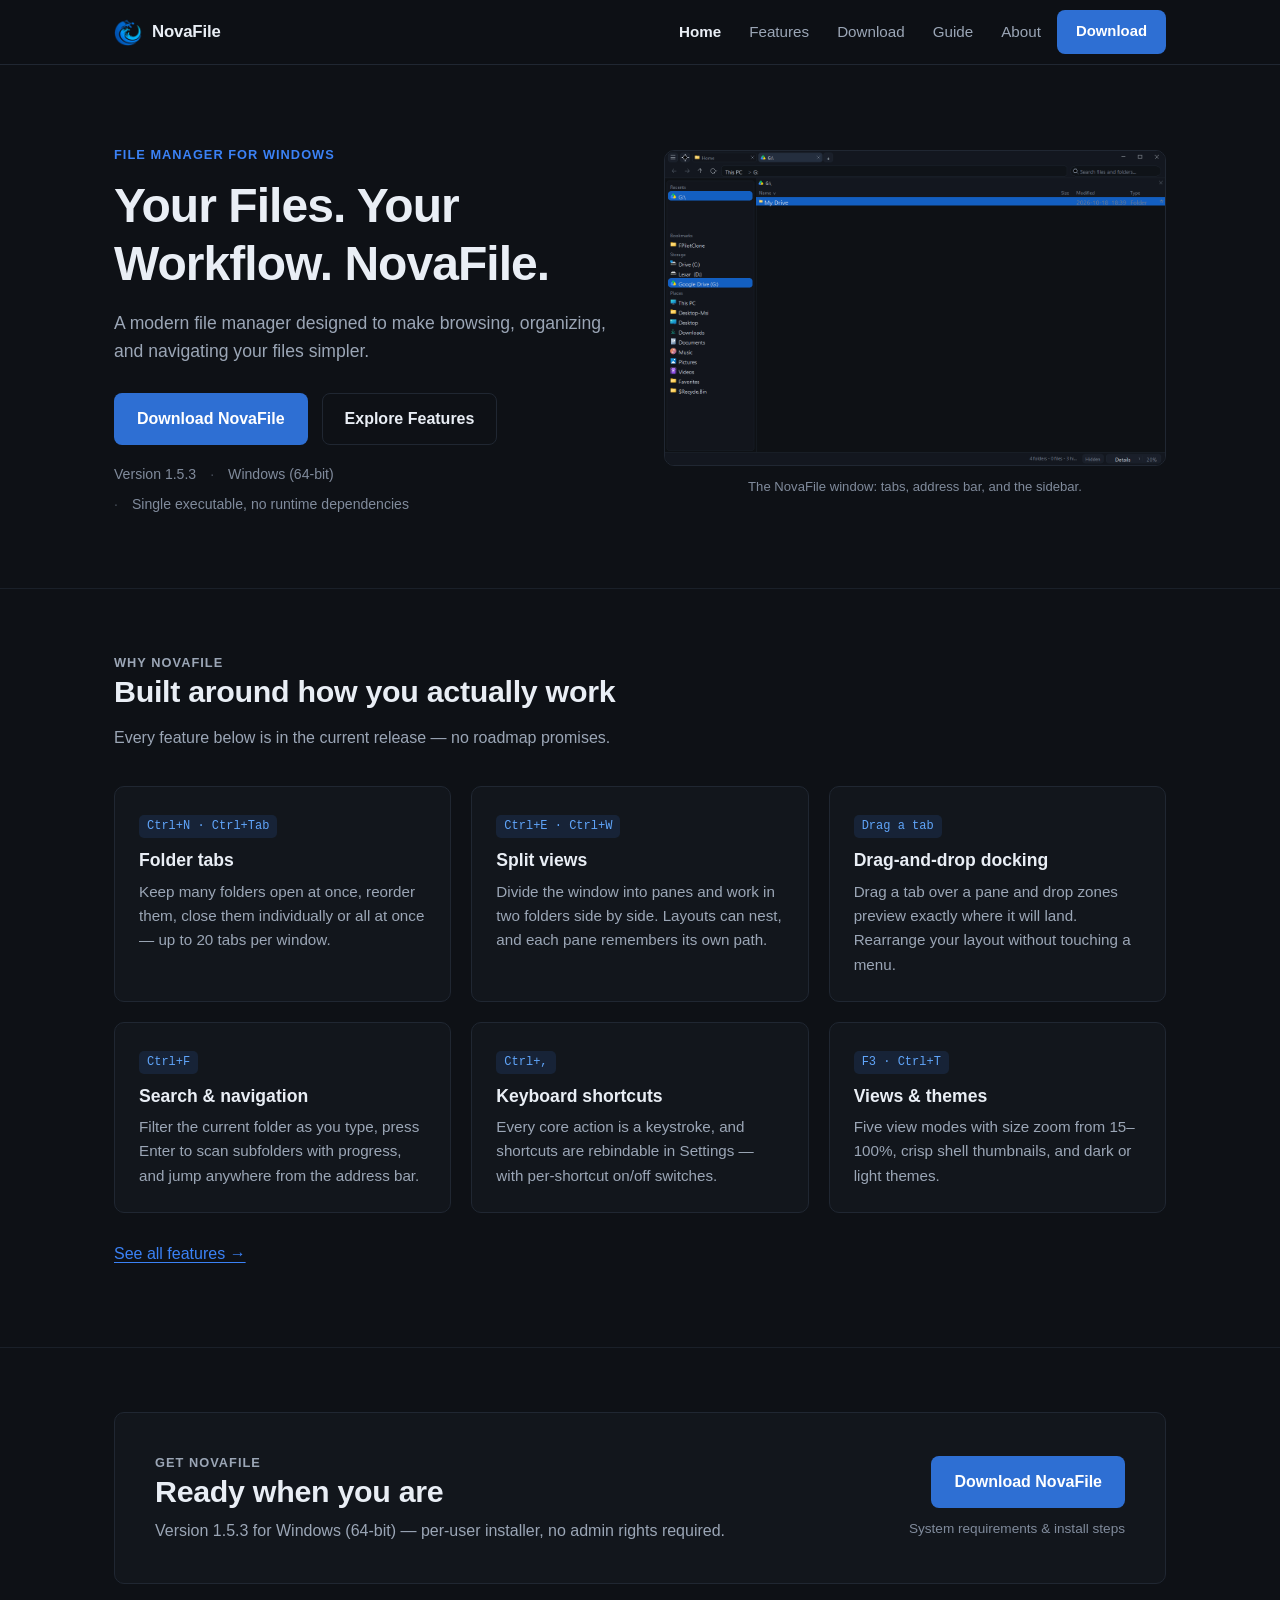
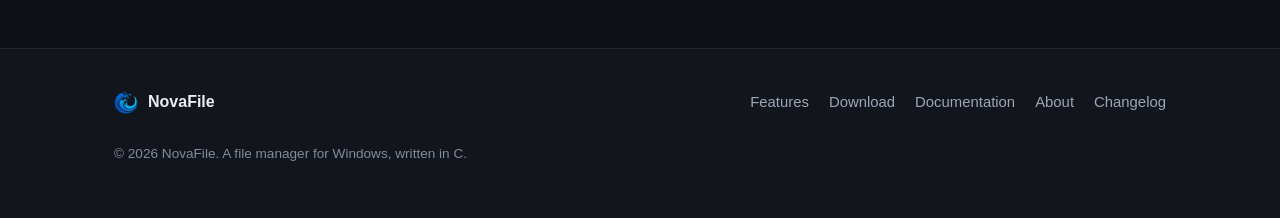
==== commit f69e7fb6: "NovaFile 1.5.3 Co-Authored-By: Claude Opus 5.5 <noreply@anthropic.com>" ====
--- a/index.html
+++ b/index.html
@@ -58,7 +58,7 @@
             <a class="btn btn-secondary" href="features.html">Explore Features</a>
           </div>
           <ul class="hero-meta">
-            <li>Version <span data-version>1.5.2</span></li>
+            <li>Version <span data-version>1.5.3</span></li>
             <li>Windows (64-bit)</li>
             <li>Single executable, no runtime dependencies</li>
           </ul>
@@ -139,7 +139,7 @@
             <p class="eyebrow">Get NovaFile</p>
             <h2 id="download-heading">Ready when you are</h2>
             <p>
-              Version <span data-version>1.5.2</span> for Windows (64-bit) —
+              Version <span data-version>1.5.3</span> for Windows (64-bit) —
               per-user installer, no admin rights required.
             </p>
           </div>
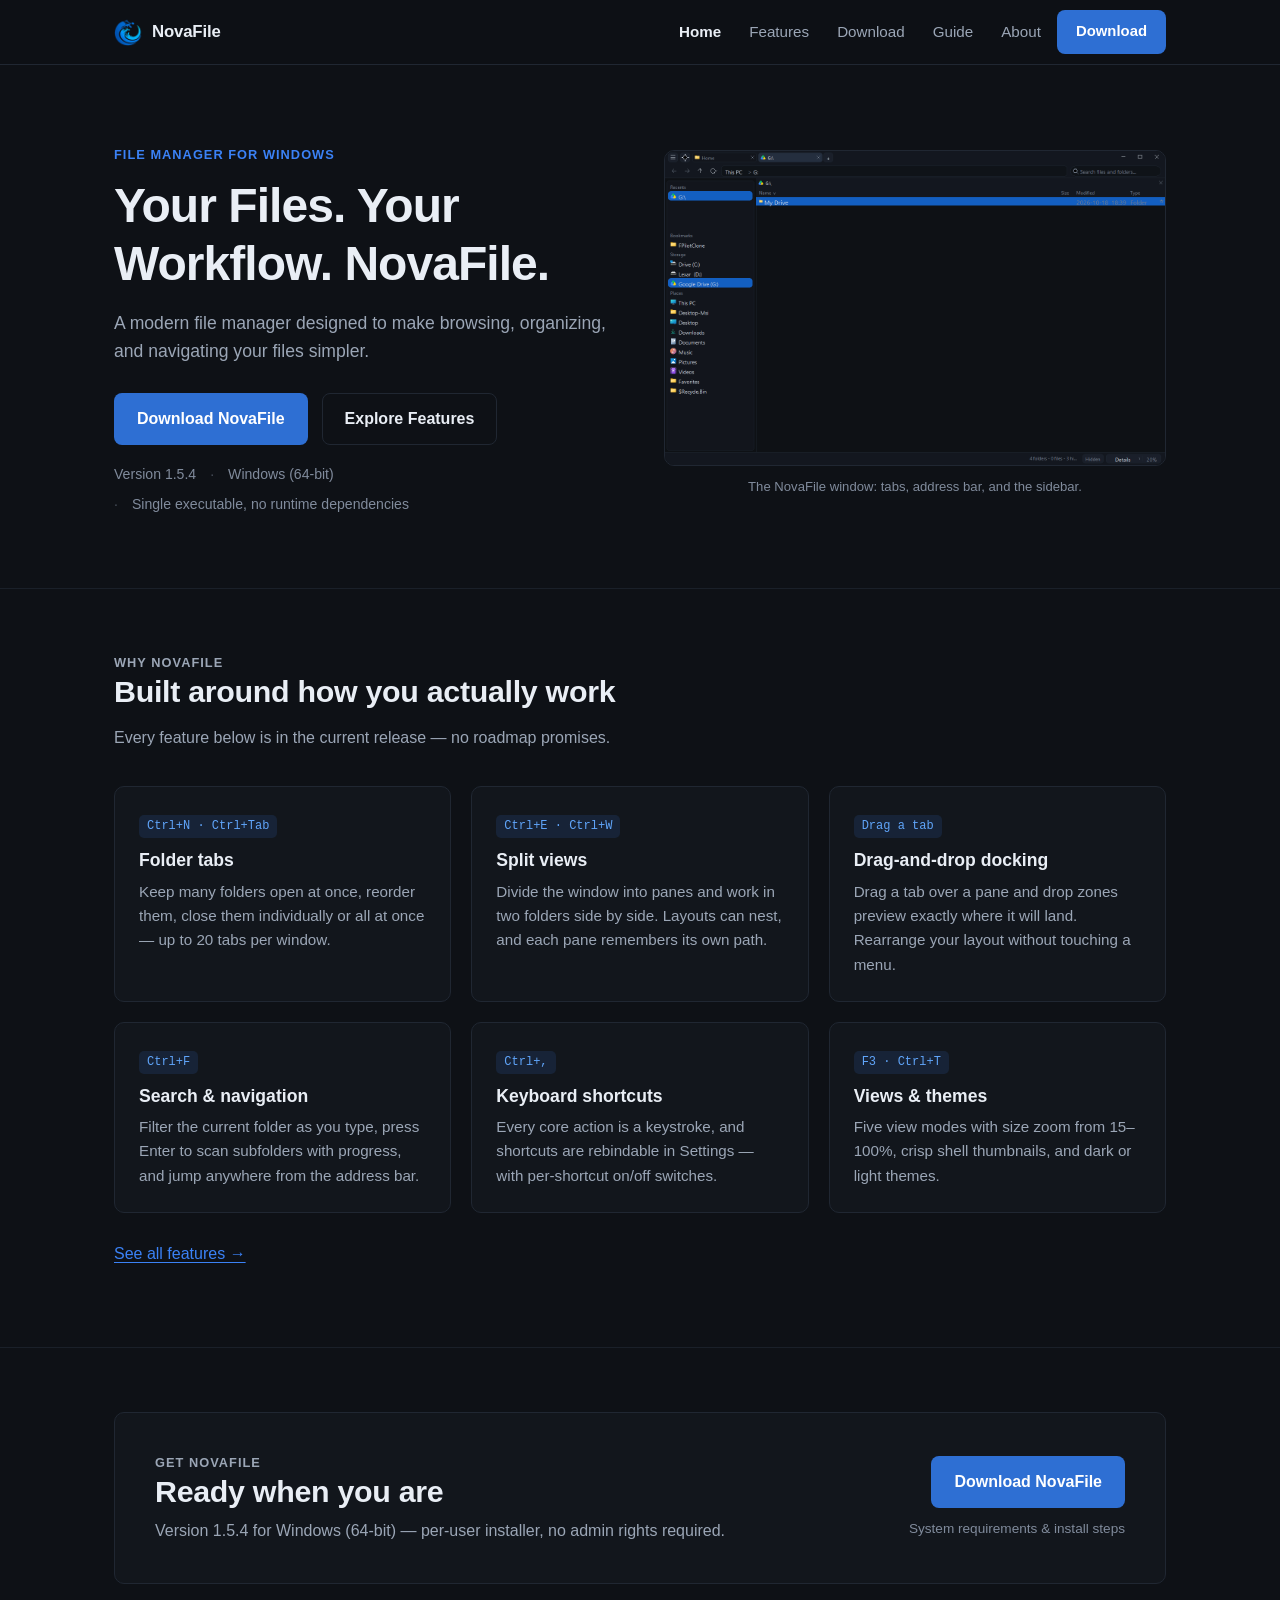
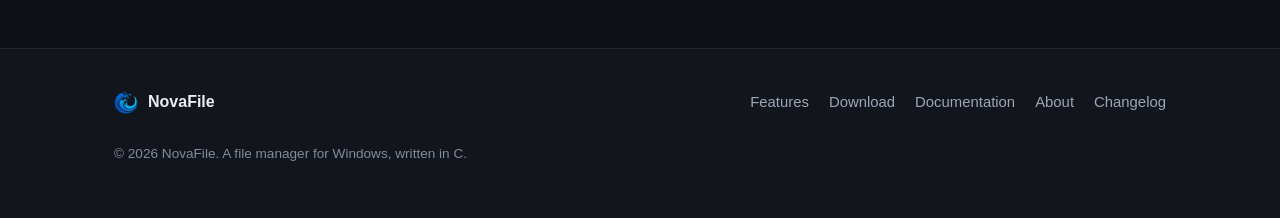
==== commit 7504eb30: "NovaFile 1.5.4 Co-Authored-By: Claude Opus 5.5 <noreply@anthropic.com>" ====
--- a/index.html
+++ b/index.html
@@ -58,7 +58,7 @@
             <a class="btn btn-secondary" href="features.html">Explore Features</a>
           </div>
           <ul class="hero-meta">
-            <li>Version <span data-version>1.5.3</span></li>
+            <li>Version <span data-version>1.5.4</span></li>
             <li>Windows (64-bit)</li>
             <li>Single executable, no runtime dependencies</li>
           </ul>
@@ -139,7 +139,7 @@
             <p class="eyebrow">Get NovaFile</p>
             <h2 id="download-heading">Ready when you are</h2>
             <p>
-              Version <span data-version>1.5.3</span> for Windows (64-bit) —
+              Version <span data-version>1.5.4</span> for Windows (64-bit) —
               per-user installer, no admin rights required.
             </p>
           </div>
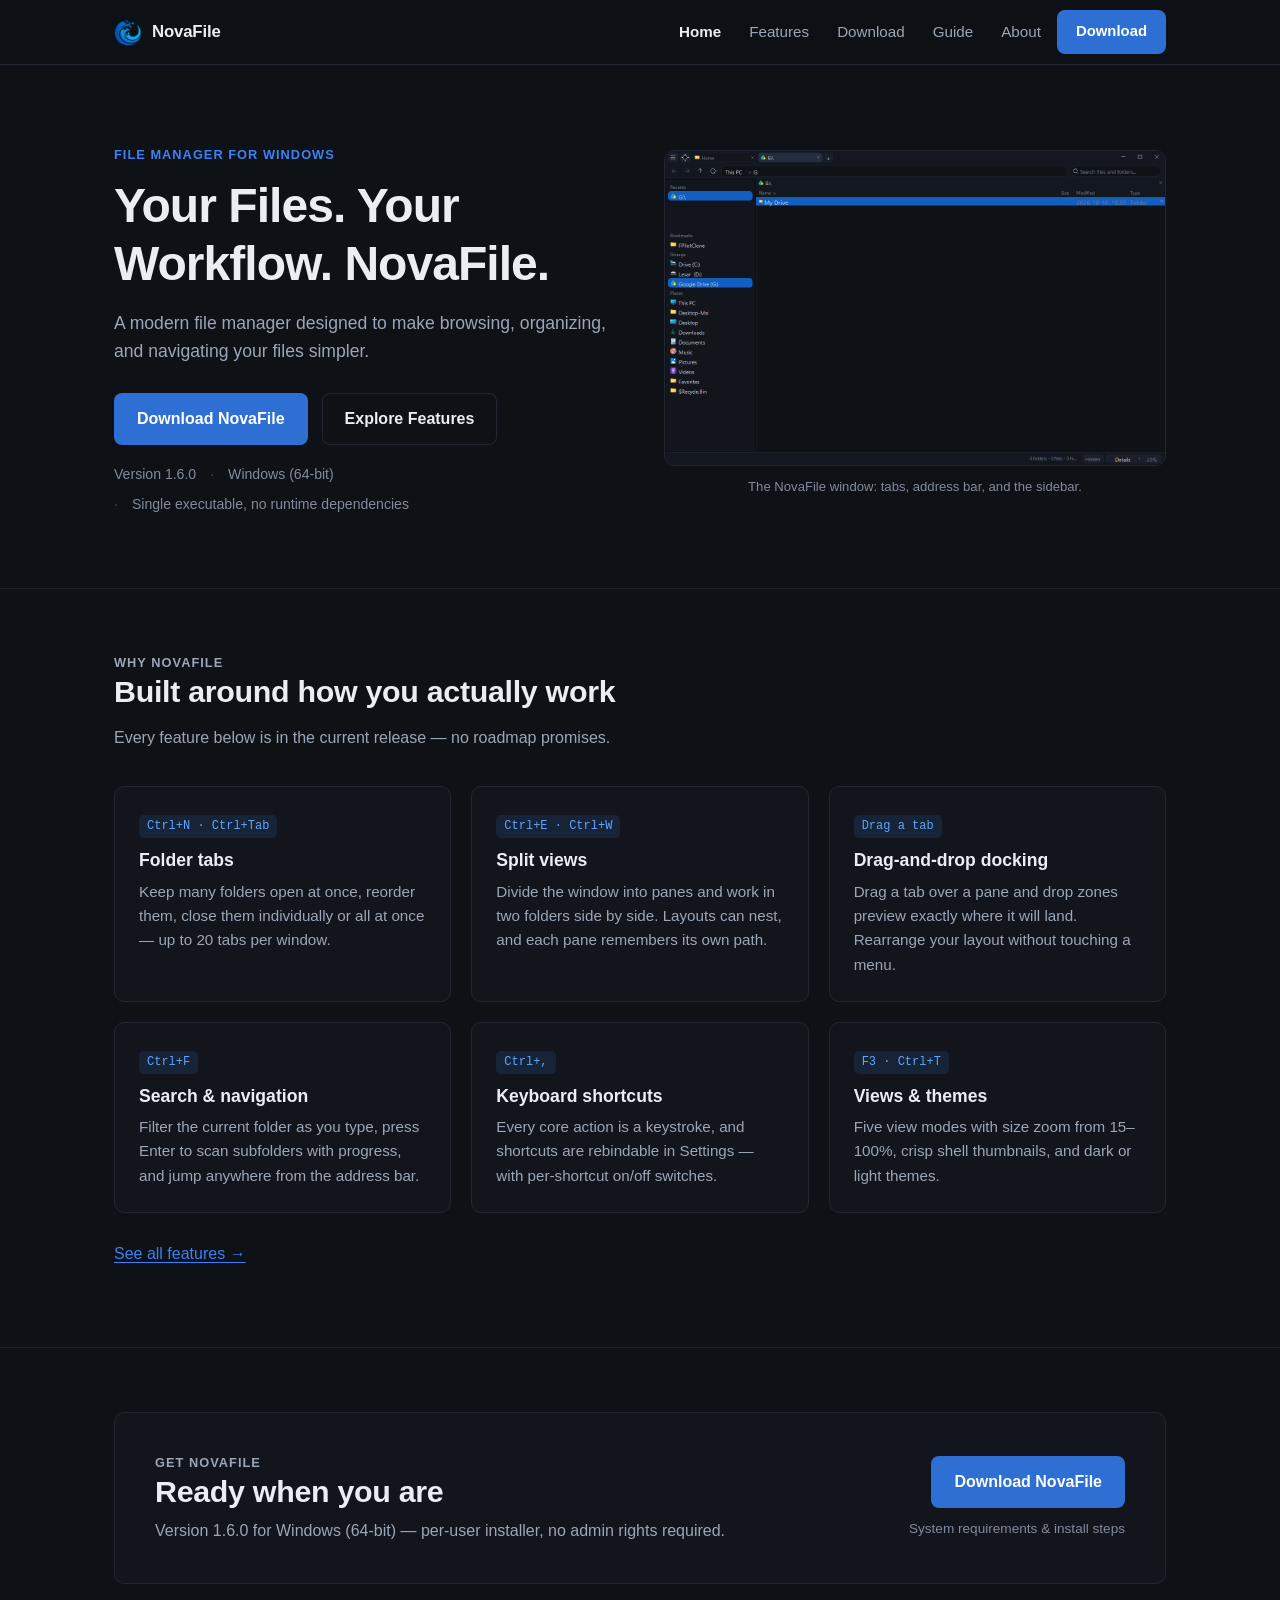
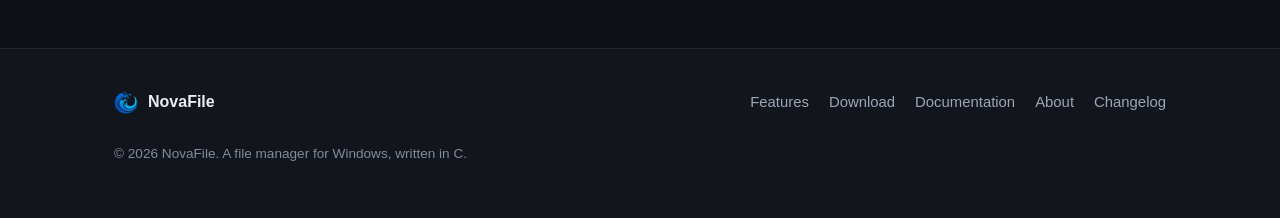
==== commit de1a5124: "NovaFile 1.6.0 Co-Authored-By: Claude Opus 5.5 <noreply@anthropic.com>" ====
--- a/index.html
+++ b/index.html
@@ -58,7 +58,7 @@
             <a class="btn btn-secondary" href="features.html">Explore Features</a>
           </div>
           <ul class="hero-meta">
-            <li>Version <span data-version>1.5.4</span></li>
+            <li>Version <span data-version>1.6.0</span></li>
             <li>Windows (64-bit)</li>
             <li>Single executable, no runtime dependencies</li>
           </ul>
@@ -139,7 +139,7 @@
             <p class="eyebrow">Get NovaFile</p>
             <h2 id="download-heading">Ready when you are</h2>
             <p>
-              Version <span data-version>1.5.4</span> for Windows (64-bit) —
+              Version <span data-version>1.6.0</span> for Windows (64-bit) —
               per-user installer, no admin rights required.
             </p>
           </div>
